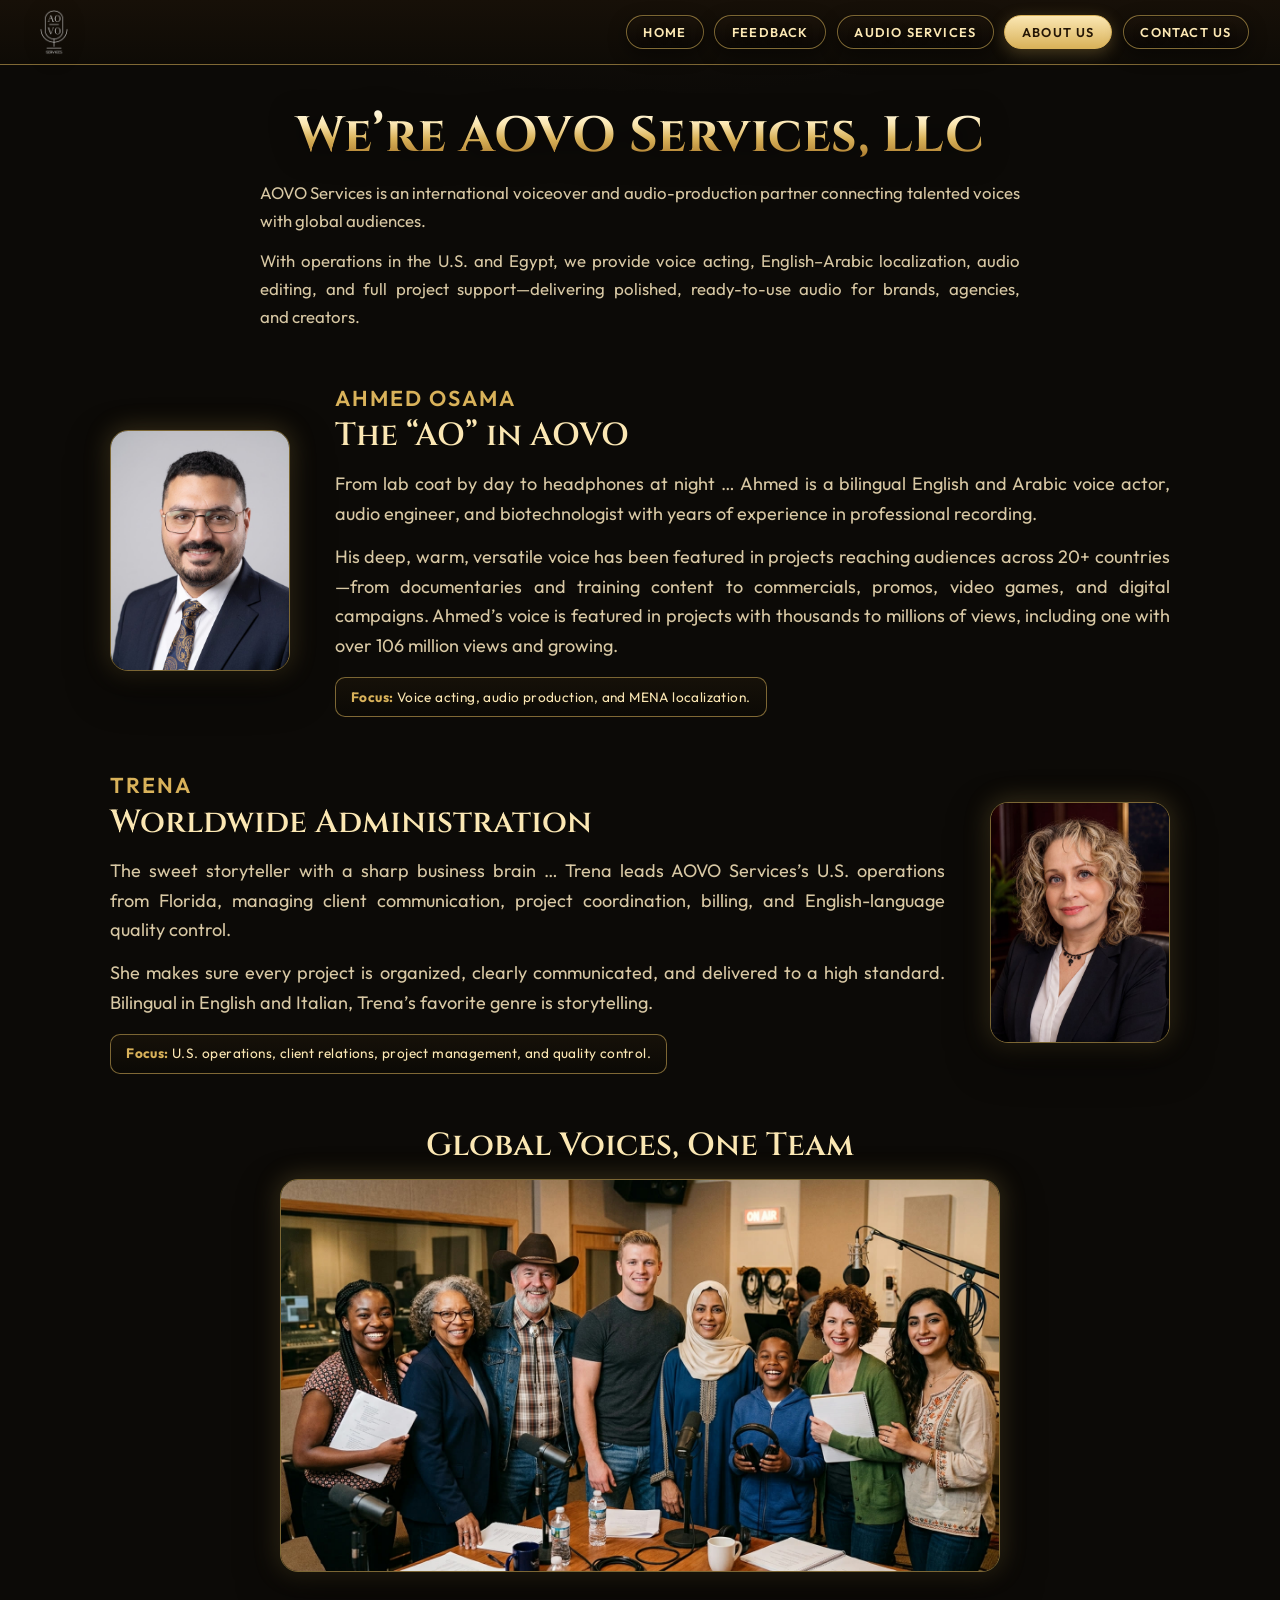
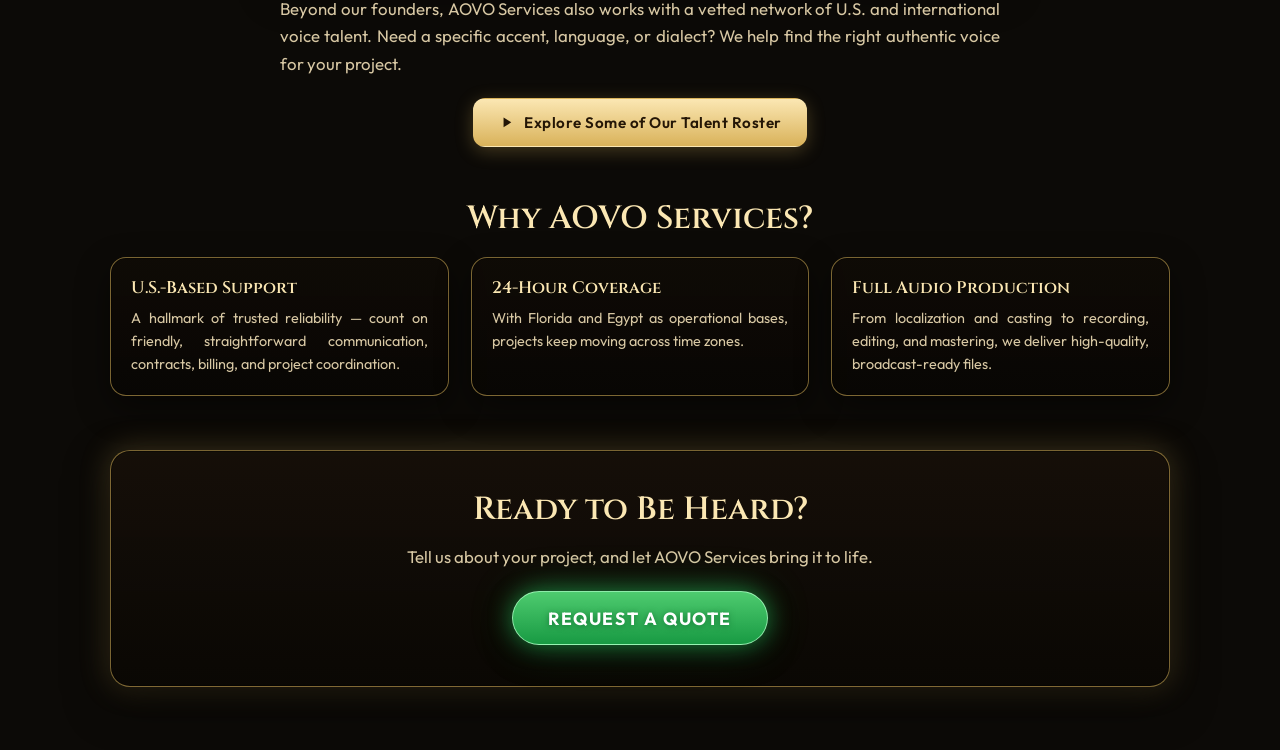
==== about.html @ e25bf050 "Add locked desktop hero logo and refine feedback copy" ====
<!DOCTYPE html>
<html lang="en">
<head>
<meta charset="UTF-8" />
<meta name="viewport" content="width=device-width, initial-scale=1.0" />
<title>About Us — AOVO Services</title>
<link rel="preconnect" href="https://fonts.googleapis.com">
<link rel="preconnect" href="https://fonts.gstatic.com" crossorigin>
<link href="https://fonts.googleapis.com/css2?family=Cinzel:wght@500;600;700&family=Outfit:wght@300;400;500;600&display=swap" rel="stylesheet">
<!-- The ?v= number is a cache-buster — keep it in sync across all pages. -->
<link rel="stylesheet" href="assets/css/style.css?v=13">
</head>
<body>

<!-- ============================================================
     SITE HEADER — shared across all pages: logo on the left, nav
     links on the right. Keep the links identical on every page and
     move the "active" class to whichever page the file belongs to.
     On small screens the links hide behind the hamburger button;
     the toggle logic lives at the top of assets/js/main.js.
     ============================================================ -->
<header class="site-header">
  <a class="site-logo" href="index.html">
    <img src="assets/img/logo-white.png" alt="AOVO Services logo" />
  </a>
  <button class="nav-toggle" id="navToggle" aria-expanded="false" aria-controls="siteNav" aria-label="Menu">
    <svg viewBox="0 0 24 24"><path d="M4 7h16M4 12h16M4 17h16"/></svg>
  </button>
  <nav class="site-nav" id="siteNav" aria-label="Site">
    <a href="index.html">Home</a>
    <a href="feedback.html">Feedback</a>
    <a href="#">Audio Services</a>
    <a href="about.html" class="active">About Us</a>
    <a href="#">Contact Us</a>
  </nav>
</header>

<main class="about-main">

  <!-- ============================================================
       1) INTRO — who AOVO Services is
       ============================================================ -->
  <section class="about-intro">
    <h1>We&rsquo;re AOVO Services, LLC</h1>
    <p>AOVO Services is an international voiceover and audio-production partner
       connecting talented voices with global audiences.</p>
    <p>With operations in the U.S. and Egypt, we provide voice acting,
       English&ndash;Arabic localization, audio editing, and full project
       support&mdash;delivering polished, ready-to-use audio for brands,
       agencies, and creators.</p>
  </section>

  <!-- ============================================================
       2) AHMED — founder bio (photo left, text right on desktop)
       ============================================================ -->
  <section class="bio">
    <div class="bio-photo">
      <img src="assets/img/about-ahmed.jpg" alt="Ahmed Osama, co-founder of AOVO Services" width="1000" height="1340" loading="lazy" />
    </div>
    <div class="bio-text">
      <div class="about-eyebrow">Ahmed Osama</div>
      <h2 class="about-h2">The &ldquo;AO&rdquo; in AOVO</h2>
      <p>From lab coat by day to headphones at night &hellip; Ahmed is a
         bilingual English and Arabic voice actor, audio engineer, and
         biotechnologist with years of experience in professional recording.</p>
      <p>His deep, warm, versatile voice has been featured in projects reaching
         audiences across 20+ countries&mdash;from documentaries and training
         content to commercials, promos, video games, and digital campaigns.
         Ahmed&rsquo;s voice is featured in projects with thousands to millions
         of views, including one with over 106 million views and growing.</p>
      <span class="focus"><strong>Focus:</strong> Voice acting, audio production, and MENA localization.</span>
    </div>
  </section>

  <!-- ============================================================
       3) TRENA — founder bio (photo right, text left on desktop)
       ============================================================ -->
  <section class="bio flip">
    <div class="bio-photo">
      <img src="assets/img/about-trena.jpg" alt="Trena, head of U.S. operations at AOVO Services" width="1000" height="1340" loading="lazy" />
    </div>
    <div class="bio-text">
      <div class="about-eyebrow">Trena</div>
      <h2 class="about-h2">Worldwide Administration</h2>
      <p>The sweet storyteller with a sharp business brain &hellip; Trena leads
         AOVO Services&rsquo;s U.S. operations from Florida, managing client
         communication, project coordination, billing, and English-language
         quality control.</p>
      <p>She makes sure every project is organized, clearly communicated, and
         delivered to a high standard. Bilingual in English and Italian,
         Trena&rsquo;s favorite genre is storytelling.</p>
      <span class="focus"><strong>Focus:</strong> U.S. operations, client relations, project management, and quality control.</span>
    </div>
  </section>

  <!-- ============================================================
       4) GLOBAL VOICES, ONE TEAM — talent network + demo popup.
       The button opens the SAME audio popup as the home page labels;
       data-demo-popup names the manifest slug to play (data/demos.js).
       ============================================================ -->
  <section class="team">
    <h2 class="about-h2">Global Voices, One Team</h2>
    <img src="assets/img/about-team.jpg" alt="A diverse group of voice actors gathered in a recording studio" width="1600" height="872" loading="lazy" />
    <p>Beyond our founders, AOVO Services also works with a vetted network of
       U.S. and international voice talent. Need a specific accent, language,
       or dialect? We help find the right authentic voice for your project.</p>
    <button class="btn-cta" data-demo-popup="intl-voices">
      <svg viewBox="0 0 24 24"><path d="M8 5v14l11-7z"/></svg>
      Explore Some of Our Talent Roster
    </button>
  </section>

  <!-- ============================================================
       5) WHY AOVO SERVICES — three selling points
       ============================================================ -->
  <section class="why">
    <h2 class="about-h2">Why AOVO Services?</h2>
    <div class="why-grid">
      <div class="why-card">
        <h3>U.S.-Based Support</h3>
        <p>A hallmark of trusted reliability &mdash; count on friendly,
           straightforward communication, contracts, billing, and project
           coordination.</p>
      </div>
      <div class="why-card">
        <h3>24-Hour Coverage</h3>
        <p>With Florida and Egypt as operational bases, projects keep moving
           across time zones.</p>
      </div>
      <div class="why-card">
        <h3>Full Audio Production</h3>
        <p>From localization and casting to recording, editing, and mastering,
           we deliver high-quality, broadcast-ready files.</p>
      </div>
    </div>
  </section>

  <!-- ============================================================
       6) READY TO BE HEARD — closing call to action.
       Point the link at contact.html once the Contact page exists
       (Phase 4); until then it goes to "#".
       ============================================================ -->
  <section class="closing">
    <h2 class="about-h2">Ready to Be Heard?</h2>
    <p>Tell us about your project, and let AOVO Services bring it to life.</p>
    <a class="quote-cta-green" href="#">Request a Quote</a>
  </section>

</main>

<!-- ============================================================
     DEMO POPUP — identical markup to index.html so the shared
     main.js drives it unchanged. Opened by the talent-roster
     button above.
     ============================================================ -->
<div class="overlay" id="overlay" role="dialog" aria-modal="true" aria-labelledby="m-title">
  <div class="modal">
    <button class="x" id="closeBtn" aria-label="Close">&times;</button>
    <div class="eyebrow">Sample Demo</div>
    <h2 id="m-title">Service</h2>
    <p class="sub">Listen to a sample demo or download the file — available in English and Arabic.</p>

    <div class="lang-card en">
      <span class="lang-badge">EN</span>
      <span class="name">English</span>
      <button class="btn btn-play" id="play-en"><svg viewBox="0 0 24 24"><path d="M8 5v14l11-7z"/></svg> Play</button>
      <a class="btn btn-dl" id="dl-en" download><svg viewBox="0 0 24 24"><path d="M12 3v10m0 0l4-4m-4 4l-4-4M5 19h14"/></svg> Download</a>
    </div>

    <div class="lang-card ar">
      <span class="lang-badge">AR</span>
      <span class="name">Arabic</span>
      <button class="btn btn-play" id="play-ar"><svg viewBox="0 0 24 24"><path d="M8 5v14l11-7z"/></svg> Play</button>
      <a class="btn btn-dl" id="dl-ar" download><svg viewBox="0 0 24 24"><path d="M12 3v10m0 0l4-4m-4 4l-4-4M5 19h14"/></svg> Download</a>
    </div>

    <div class="nowplaying" id="nowplaying">
      <span id="np-text">Not playing</span>
      <input type="range" class="seek" id="np-seek" min="0" max="100" value="0" step="0.1" aria-label="Seek" disabled>
    </div>
  </div>
</div>

<audio id="player" preload="none"></audio>

<script src="data/demos.js"></script>
<script src="assets/js/main.js"></script>
</body>
</html>
---- assets/css/style.css ----
/* ============================================================
   AOVO SERVICES — interactive voiceover hero — stylesheet
   EDIT AUDIO FILES: see data/demos.json (see README.md).
   EDIT HERO PHOTO: the current photo is assets/img/hero-2.jpg.
   When swapping in a new photo, ALWAYS give it a NEW filename (hero-3.jpg,
   hero-4.jpg, ...) and update the .stage-photo src in index.html — browsers
   and CDNs cache images hard, and reusing a filename is the usual reason a
   "replaced" photo still shows the old (often blurrier) one on phones.
   ============================================================ */
:root{
  --ink:        #0c0a07;
  --ink-2:      #14100a;
  --gold-hi:    #fbe7b3;
  --gold:       #d9b25a;
  --gold-deep:  #a9772a;
  --gold-line:  rgba(216,178,90,.55);
  --gold-glow:  rgba(216,178,90,.28);
  --panel:      rgba(18,13,8,.62);
  --panel-2:    rgba(24,17,9,.86);
  --txt:        #f4ecdc;
  --txt-dim:    #d8c8a4;
  --serif: "Cinzel", "Trajan Pro", Georgia, "Times New Roman", serif;
  --sans:  "Outfit", "Segoe UI", system-ui, sans-serif;
}

*{ box-sizing:border-box; margin:0; padding:0; }
html{ -webkit-text-size-adjust:100%; }
body{
  font-family:var(--sans);
  color:var(--txt);
  background:
    radial-gradient(1200px 600px at 50% -10%, #241a0e 0%, var(--ink) 55%) ,
    var(--ink);
  min-height:100vh;
  -webkit-font-smoothing:antialiased;
}

/* ---------- HERO ----------
   Layout note: the title block (.brand) sits in normal document flow ABOVE
   the photo, not on top of it. An earlier version overlaid the title on the
   photo with hand-tuned absolute coordinates, and at most window sizes the
   text landed on the subject's face; keeping the text in its own band makes
   that impossible at any width. Only the side label columns and the quote
   button overlay the photo (via .stage-wrap), and they hug the edges. */
.hero{ position:relative; width:100%; }

/* positioning context for the label columns and quote button: its height
   is exactly the photo box's height, so anything absolutely positioned in
   here is pinned to the photo itself */
.stage-wrap{ position:relative; }

.stage{
  position:relative;
  width:100%;
  /* wider than the photo's native 16:9 so the box stays SHORT: together
     with the title band above it, the hero fits a laptop screen with
     little scrolling. The crop trims dark wall and desk, not the person.
     On screens with less height the max-height tightens the crop further
     so header + title band + photo fit the viewport in one screen. */
  aspect-ratio:21/9;
  max-height:calc(100vh - 260px);
  min-height:420px;
  background:var(--ink);
  overflow:hidden;
}
/* real <img> instead of a CSS background-image: mobile Safari/Chrome can
   rasterize a large background-image at reduced resolution when its element
   sits in a GPU-composited layer (.stage does, next to the backdrop-filter
   elements above it) — that's what was reading as blur on phones. An <img>
   goes through the browser's normal image decode/paint path instead. */
.stage-photo{
  position:absolute; inset:0; z-index:0;
  width:100%; height:100%;
  /* the wide desktop box crops the 16:9 photo vertically; 36% keeps the
     subject framed with headroom above and the chin clear of the quote
     button below. Mobile overrides this — see the 860px breakpoint. */
  object-fit:cover; object-position:center 36%;
  display:block;
}
/* atmosphere: darken edges + warm vignette so gold pops over photo */
.stage::before{
  content:""; position:absolute; inset:0; z-index:1;
  background:
    linear-gradient(90deg, rgba(8,6,3,.85) 0%, rgba(8,6,3,.10) 26%, rgba(8,6,3,0) 50%, rgba(8,6,3,.10) 74%, rgba(8,6,3,.85) 100%),
    linear-gradient(180deg, rgba(8,6,3,.78) 0%, rgba(8,6,3,0) 28%, rgba(8,6,3,0) 58%, rgba(8,6,3,.88) 100%);
  pointer-events:none;
}
/* fine grain for texture */
.stage::after{
  content:""; position:absolute; inset:0; z-index:2; pointer-events:none; opacity:.05; mix-blend-mode:overlay;
  background-image:url("data:image/svg+xml,%3Csvg xmlns='http://www.w3.org/2000/svg' width='120' height='120'%3E%3Cfilter id='n'%3E%3CfeTurbulence type='fractalNoise' baseFrequency='.9' numOctaves='2'/%3E%3C/filter%3E%3Crect width='100%25' height='100%25' filter='url(%23n)'/%3E%3C/svg%3E");
}

/* ---------- BRAND BLOCK ----------
   A centred band in normal flow between the header and the photo. The page
   background shows through it, and the photo's top vignette fades up into
   the same darkness, so band and photo read as one piece. On desktop, the
   logo and title are one flex lockup: centring and responsive sizing apply
   to the pair, so the logo cannot drift away from the title. */
.brand{
  text-align:center; width:min(92%,960px); margin:0 auto;
  padding:clamp(10px,1.8vh,22px) 0 clamp(8px,1.4vh,16px);
  animation:fadeDown .9s ease both;
}
.brand-lockup{
  display:flex; align-items:center; justify-content:center;
  gap:clamp(14px,1.8vw,28px);
}
.brand-logo{
  display:block; flex:0 0 auto;
  width:clamp(84px,8.5vw,136px); height:auto;
  filter:drop-shadow(0 4px 14px rgba(0,0,0,.55));
}
.brand h1{
  font-family:var(--serif); font-weight:700;
  font-size:clamp(2.3rem,7.2vw,5.3rem); line-height:.98; letter-spacing:.5px;
  background:linear-gradient(180deg,#fff6da 4%,var(--gold-hi) 26%,var(--gold) 54%,var(--gold-deep) 92%);
  -webkit-background-clip:text; background-clip:text; color:transparent;
  text-shadow:0 2px 30px var(--gold-glow);
  filter:drop-shadow(0 4px 14px rgba(0,0,0,.55));
}
.pill{
  display:inline-flex; align-items:center; gap:.55rem;
  margin-top:clamp(8px,1.4vh,16px); padding:.5rem 1.25rem;
  border:1px solid var(--gold-line); border-radius:999px;
  background:linear-gradient(180deg,rgba(28,20,10,.55),rgba(12,9,5,.65));
  box-shadow:0 0 0 1px rgba(0,0,0,.3) inset, 0 6px 24px rgba(0,0,0,.45);
  color:var(--gold-hi); font-weight:500; letter-spacing:.6px;
  font-size:clamp(.78rem,1.9vw,1.18rem); backdrop-filter:blur(4px);
}
.pill svg{ width:1.05em; height:1.05em; fill:var(--gold); }
.brand .cta{
  margin-top:clamp(6px,1.2vh,14px); color:var(--txt);
  font-size:clamp(.74rem,1.6vw,1.02rem); letter-spacing:.3px; opacity:.95;
  text-shadow:0 1px 8px rgba(0,0,0,.8);
}

/* ---------- LABEL COLUMNS ----------
   Pinned to the photo box (.stage-wrap), hugging its left and right edges;
   the % offsets are fractions of the photo's height, so the columns keep
   their place on the photo at every window size. */
.col{
  position:absolute; top:5%; bottom:12%;
  display:flex; flex-direction:column; justify-content:space-between;
  z-index:5; gap:.4rem;
}
.col-left{  left:clamp(10px,2.4vw,42px);  align-items:flex-start; }
.col-right{ right:clamp(10px,2.4vw,42px); align-items:flex-end;   }

.label{
  position:relative; cursor:pointer; font-family:var(--sans);
  width:clamp(168px,15vw,230px); min-height:clamp(40px,5.2vw,58px);
  display:flex; align-items:center; gap:.6rem;
  padding:.65rem 1rem; border-radius:12px;
  border:1px solid var(--gold-line);
  background:linear-gradient(180deg,rgba(30,21,11,.72),rgba(10,7,4,.82));
  box-shadow:0 0 0 1px rgba(0,0,0,.35) inset, 0 8px 22px rgba(0,0,0,.45), 0 0 18px rgba(0,0,0,.25);
  color:var(--gold-hi); letter-spacing:.7px; font-weight:600;
  font-size:clamp(.66rem,1.18vw,.92rem); text-transform:uppercase;
  backdrop-filter:blur(3px);
  transition:transform .22s ease, box-shadow .22s ease, border-color .22s ease, background .22s ease;
  opacity:0; animation:popIn .6s ease forwards;
}
.col-left  .label{ text-align:left;  justify-content:flex-start; }
.col-right .label{ text-align:right; justify-content:flex-end; flex-direction:row-reverse; }

.label .txt{ flex:1; line-height:1.15; }
.label .cur{ width:1.35em; height:1.35em; flex:0 0 auto; fill:var(--gold); filter:drop-shadow(0 0 4px var(--gold-glow)); }

.label:hover, .label:focus-visible{
  transform:translateY(-3px) scale(1.02);
  border-color:var(--gold-hi);
  background:linear-gradient(180deg,rgba(52,37,16,.85),rgba(20,14,7,.9));
  box-shadow:0 0 0 1px rgba(0,0,0,.4) inset, 0 12px 30px rgba(0,0,0,.55), 0 0 26px var(--gold-glow);
  outline:none;
}
.label:active{ transform:translateY(-1px) scale(.99); }

/* connector line toward the center figure (desktop only) */
.label::after{
  content:""; position:absolute; top:50%; height:1px; width:clamp(28px,4vw,80px);
  background:linear-gradient(90deg,var(--gold-line),rgba(216,178,90,0));
  box-shadow:0 0 6px var(--gold-glow);
}
.col-left  .label::after{ left:100%; }
.col-right .label::after{ right:100%; background:linear-gradient(270deg,var(--gold-line),rgba(216,178,90,0)); }
.label::before{ /* node dot at button inner edge */
  content:""; position:absolute; top:50%; transform:translateY(-50%);
  width:6px; height:6px; border-radius:50%; background:var(--gold);
  box-shadow:0 0 8px var(--gold);
}
.col-left  .label::before{ right:-3px; }
.col-right .label::before{ left:-3px; }

/* staggered entrance */
.col-left  .label:nth-child(1){animation-delay:.20s}.col-left  .label:nth-child(2){animation-delay:.28s}
.col-left  .label:nth-child(3){animation-delay:.36s}.col-left  .label:nth-child(4){animation-delay:.44s}
.col-left  .label:nth-child(5){animation-delay:.52s}.col-left  .label:nth-child(6){animation-delay:.60s}
.col-right .label:nth-child(1){animation-delay:.24s}.col-right .label:nth-child(2){animation-delay:.32s}
.col-right .label:nth-child(3){animation-delay:.40s}.col-right .label:nth-child(4){animation-delay:.48s}
.col-right .label:nth-child(5){animation-delay:.56s}.col-right .label:nth-child(6){animation-delay:.64s}

/* ---------- REQUEST A QUOTE CALL-TO-ACTION ----------
   Replaces the old feature bar at the bottom of the hero. Deliberately
   orange — the one element that breaks the gold palette, so it reads as
   THE action to take. The glow pulses gently (disabled for users with
   reduced-motion enabled, via the global rule in the animations section). */
.quote-cta{
  position:absolute; left:50%; transform:translateX(-50%);
  bottom:4.5%; z-index:6;
  display:inline-flex; align-items:center; justify-content:center;
  padding:clamp(.8rem,1.1vw,1.2rem) clamp(1.8rem,2.8vw,3.2rem);
  border-radius:999px; text-decoration:none; text-transform:uppercase;
  font-family:var(--sans); font-weight:700; letter-spacing:1.6px;
  font-size:clamp(.9rem,1.25vw,1.3rem); color:#fff; white-space:nowrap;
  background:linear-gradient(180deg,#ff9d45,#f0640a);
  border:1px solid rgba(255,196,130,.8);
  box-shadow:0 0 22px rgba(255,122,26,.55), 0 0 44px rgba(255,122,26,.28), 0 10px 28px rgba(0,0,0,.5);
  text-shadow:0 1px 6px rgba(120,45,0,.6);
  animation:fadeUp 1s ease .3s both, ctaGlow 2.6s ease-in-out 1.3s infinite;
  transition:filter .2s ease;
}
.quote-cta:hover, .quote-cta:focus-visible{ filter:brightness(1.12); outline:none; }
@keyframes ctaGlow{
  0%,100%{ box-shadow:0 0 22px rgba(255,122,26,.55), 0 0 44px rgba(255,122,26,.28), 0 10px 28px rgba(0,0,0,.5); }
  50%    { box-shadow:0 0 36px rgba(255,122,26,.9),  0 0 72px rgba(255,122,26,.45), 0 10px 28px rgba(0,0,0,.5); }
}

/* Green variant for the About page's closing section. Unlike the home
   hero's orange .quote-cta it sits in normal flow (the closing card is
   already centred), so it needs no absolute positioning. */
.quote-cta-green{
  display:inline-flex; align-items:center; justify-content:center;
  padding:.9rem 2.2rem; border-radius:999px;
  text-decoration:none; text-transform:uppercase;
  font-family:var(--sans); font-weight:700; letter-spacing:1.6px;
  font-size:clamp(.9rem,1.4vw,1.1rem); color:#fff; white-space:nowrap;
  background:linear-gradient(180deg,#4ecb6f,#189a43);
  border:1px solid rgba(170,255,195,.8);
  box-shadow:0 0 22px rgba(40,190,90,.55), 0 0 44px rgba(40,190,90,.28), 0 10px 28px rgba(0,0,0,.5);
  text-shadow:0 1px 6px rgba(0,80,30,.6);
  animation:ctaGlowGreen 2.6s ease-in-out infinite;
  transition:filter .2s ease;
}
.quote-cta-green:hover, .quote-cta-green:focus-visible{ filter:brightness(1.12); outline:none; }
@keyframes ctaGlowGreen{
  0%,100%{ box-shadow:0 0 22px rgba(40,190,90,.55), 0 0 44px rgba(40,190,90,.28), 0 10px 28px rgba(0,0,0,.5); }
  50%    { box-shadow:0 0 36px rgba(40,190,90,.9),  0 0 72px rgba(40,190,90,.45), 0 10px 28px rgba(0,0,0,.5); }
}

/* ---------- MODAL ---------- */
.overlay{
  position:fixed; inset:0; z-index:50; display:none;
  align-items:center; justify-content:center; padding:18px;
  background:radial-gradient(900px 600px at 50% 30%, rgba(40,28,12,.55), rgba(4,3,1,.86));
  backdrop-filter:blur(6px);
}
.overlay.open{ display:flex; animation:fadeIn .25s ease; }
.modal{
  width:min(540px,100%); border-radius:20px; position:relative;
  border:1px solid var(--gold-line);
  background:linear-gradient(180deg,var(--panel-2),rgba(10,7,4,.95));
  box-shadow:0 0 0 1px rgba(0,0,0,.5) inset, 0 30px 80px rgba(0,0,0,.7), 0 0 40px var(--gold-glow);
  padding:clamp(20px,4vw,32px); animation:popIn .3s ease both;
}
.modal .x{
  position:absolute; top:14px; right:14px; width:36px; height:36px; border-radius:50%;
  border:1px solid var(--gold-line); background:rgba(0,0,0,.4); color:var(--gold-hi);
  font-size:1.1rem; cursor:pointer; line-height:1; transition:.2s;
}
.modal .x:hover{ background:var(--gold); color:#1a1206; transform:rotate(90deg); }
.modal .eyebrow{ color:var(--gold); letter-spacing:2px; font-size:.7rem; text-transform:uppercase; }
.modal h2{ font-family:var(--serif); font-weight:600; color:var(--gold-hi); font-size:clamp(1.4rem,4vw,2rem); margin:.25rem 0 .15rem; line-height:1.1; }
.modal p.sub{ color:var(--txt-dim); font-size:.92rem; margin-bottom:1.25rem; }

.lang-card{
  border:1px solid rgba(216,178,90,.32); border-radius:14px; padding:1rem 1.1rem;
  background:linear-gradient(180deg,rgba(30,21,11,.6),rgba(12,9,5,.6));
  margin-bottom:.85rem; display:flex; align-items:center; gap:.75rem; flex-wrap:wrap;
}
.lang-badge{
  display:inline-flex; align-items:center; justify-content:center;
  min-width:2.5em; padding:.3em .5em; border-radius:7px;
  font-family:var(--sans); font-weight:700; font-size:.78rem; letter-spacing:.6px;
  color:#1a1206; line-height:1;
}
.lang-card.en .lang-badge{ background:linear-gradient(180deg,var(--gold-hi),var(--gold)); }
.lang-card.ar .lang-badge{ background:linear-gradient(180deg,#e7d6ab,var(--gold-deep)); }
.lang-card .name{ font-weight:600; color:var(--gold-hi); letter-spacing:.5px; flex:1; min-width:90px; }
.btn{
  display:inline-flex; align-items:center; gap:.5rem; cursor:pointer;
  border-radius:10px; padding:.6rem .95rem; font-family:var(--sans); font-weight:600;
  font-size:.85rem; letter-spacing:.4px; transition:.2s; white-space:nowrap; border:1px solid transparent;
}
.btn svg{ width:1.05em; height:1.05em; fill:currentColor; }
.btn-play{ background:linear-gradient(180deg,var(--gold-hi),var(--gold)); color:#241606; box-shadow:0 4px 14px var(--gold-glow); }
.btn-play:hover{ filter:brightness(1.08); transform:translateY(-1px); }
.btn-play.playing{ background:linear-gradient(180deg,#f0d9a0,var(--gold-deep)); color:#1a1206; }
.btn-dl{ background:rgba(0,0,0,.35); color:var(--gold-hi); border-color:var(--gold-line); text-decoration:none; }
.btn-dl:hover{ background:var(--gold); color:#241606; border-color:var(--gold); transform:translateY(-1px); }

.nowplaying{
  margin-top:.4rem; font-size:.8rem; color:var(--txt-dim);
  display:flex; align-items:center; gap:.5rem; min-height:1.1rem;
}
/* seekable progress bar — native range input styled to match the gold theme */
.seek{
  flex:1; -webkit-appearance:none; appearance:none;
  height:4px; border-radius:4px; background:rgba(216,178,90,.18);
  outline:none; cursor:pointer;
}
.seek:disabled{ cursor:default; opacity:.6; }
.seek::-webkit-slider-runnable-track{ height:4px; border-radius:4px; background:transparent; }
.seek::-moz-range-track{ height:4px; border-radius:4px; background:rgba(216,178,90,.18); }
.seek::-moz-range-progress{ height:4px; border-radius:4px; background:linear-gradient(90deg,var(--gold),var(--gold-hi)); }
.seek::-webkit-slider-thumb{
  -webkit-appearance:none; appearance:none;
  width:13px; height:13px; margin-top:-4.5px; border-radius:50%;
  background:var(--gold-hi); box-shadow:0 0 0 3px rgba(0,0,0,.4), 0 0 8px var(--gold-glow);
}
.seek::-moz-range-thumb{
  width:13px; height:13px; border:none; border-radius:50%;
  background:var(--gold-hi); box-shadow:0 0 0 3px rgba(0,0,0,.4), 0 0 8px var(--gold-glow);
}

/* ---------- SITE HEADER (shared across all pages) ----------
   A normal-height header row at the top of every page: logo on the left,
   nav links on the right. Add a link in every page's <nav class="site-nav">
   when a new page goes live; mark the current page's link with
   class="active". Below 920px the links hide behind the hamburger button
   (.nav-toggle) and drop down as a stacked column when it is tapped —
   the few lines of toggle logic live at the top of assets/js/main.js. */
.site-header{
  display:flex; align-items:center; justify-content:space-between;
  gap:1rem; padding:.55rem clamp(14px,2.4vw,32px);
  background:linear-gradient(180deg,#171008,#0e0b06);
  border-bottom:1px solid var(--gold-line);
  position:relative; z-index:10;
}
.site-logo{ display:block; flex:0 0 auto; }
.site-logo img{
  display:block; height:46px; width:auto;
  filter:drop-shadow(0 2px 10px rgba(0,0,0,.6));
}
.site-nav{
  display:flex; flex-wrap:wrap; justify-content:flex-end;
  gap:clamp(.4rem,.8vw,.7rem);
}
/* hamburger button — hidden on desktop, shown by the 920px media query */
.nav-toggle{
  display:none; align-items:center; justify-content:center;
  width:44px; height:44px; border-radius:12px; cursor:pointer;
  border:1px solid var(--gold-line); color:var(--gold-hi);
  background:linear-gradient(180deg,rgba(30,21,11,.72),rgba(10,7,4,.82));
  transition:.2s;
}
.nav-toggle svg{ width:22px; height:22px; fill:none; stroke:currentColor; stroke-width:2; stroke-linecap:round; }
.nav-toggle:hover, .nav-toggle:focus-visible{ border-color:var(--gold-hi); outline:none; }
/* every tab is a visible gold-bordered pill (not just on hover), matching
   the label chips elsewhere on the page */
.site-nav a{
  color:var(--gold-hi); text-decoration:none; text-transform:uppercase;
  font-weight:600; letter-spacing:1.2px; font-size:clamp(.7rem,1vw,.88rem);
  padding:.5rem 1.05rem; border-radius:999px;
  border:1px solid var(--gold-line);
  background:linear-gradient(180deg,rgba(30,21,11,.72),rgba(10,7,4,.82));
  box-shadow:0 0 0 1px rgba(0,0,0,.35) inset, 0 6px 18px rgba(0,0,0,.45);
  transition:.2s; text-shadow:0 1px 6px rgba(0,0,0,.7);
}
.site-nav a:hover, .site-nav a:focus-visible{
  border-color:var(--gold-hi); transform:translateY(-2px);
  background:linear-gradient(180deg,rgba(52,37,16,.85),rgba(20,14,7,.9));
  box-shadow:0 0 0 1px rgba(0,0,0,.4) inset, 0 10px 26px rgba(0,0,0,.55), 0 0 22px var(--gold-glow);
  outline:none;
}
/* current page: solid gold fill so it clearly stands apart */
.site-nav a.active{
  border-color:var(--gold);
  background:linear-gradient(180deg,var(--gold-hi),var(--gold));
  color:#241606; text-shadow:none;
  box-shadow:0 4px 16px var(--gold-glow);
}
/* small screens: hide the link row behind the hamburger; tapping it drops
   the links down as a full-width stacked column under the logo row */
@media (max-width:920px){
  .nav-toggle{ display:flex; }
  .site-nav{ display:none; flex-basis:100%; flex-direction:column; align-items:stretch; padding:.4rem 0 .3rem; }
  .site-nav.open{ display:flex; }
  .site-nav a{ text-align:center; }
  .site-header{ flex-wrap:wrap; }
}

/* ---------- ABOUT PAGE ---------- */
.about-main{ width:min(94%,1060px); margin:0 auto; padding:clamp(28px,5vh,64px) 0 clamp(40px,7vh,90px); }

/* intro */
.about-intro{ text-align:center; margin-bottom:clamp(36px,6vh,72px); }
.about-intro h1{
  font-family:var(--serif); font-weight:700; line-height:1.08;
  font-size:clamp(1.7rem,4.6vw,3.1rem); letter-spacing:.5px;
  background:linear-gradient(180deg,#fff6da 4%,var(--gold-hi) 26%,var(--gold) 54%,var(--gold-deep) 92%);
  -webkit-background-clip:text; background-clip:text; color:transparent;
  filter:drop-shadow(0 4px 14px rgba(0,0,0,.55));
  margin-bottom:1rem;
}
.about-intro p{ color:var(--txt-dim); max-width:760px; margin:0 auto .8rem; line-height:1.65; font-size:clamp(.92rem,1.6vw,1.05rem); }

/* section headings (Cinzel + gold, smaller than the intro title) */
.about-eyebrow{ color:var(--gold); letter-spacing:2.5px; font-size:.72rem; text-transform:uppercase; font-weight:600; margin-bottom:.35rem; }
.about-h2{
  font-family:var(--serif); font-weight:600; color:var(--gold-hi);
  font-size:clamp(1.35rem,3vw,2rem); line-height:1.15; margin-bottom:.9rem;
}

/* founder bios: photo + text side by side, photo side alternates.
   The photo column is roughly half its original 340px width (client
   request) and centres vertically against the text block. */
.bio{
  display:grid; grid-template-columns:minmax(140px,180px) 1fr;
  gap:clamp(20px,3.5vw,48px); align-items:center;
  margin-bottom:clamp(36px,6vh,72px);
}
.bio.flip{ grid-template-columns:1fr minmax(140px,180px); }
.bio.flip .bio-photo{ order:2; }
.bio-photo img{
  display:block; width:100%; height:auto; border-radius:18px;
  border:1px solid var(--gold-line);
  box-shadow:0 0 0 1px rgba(0,0,0,.4) inset, 0 16px 40px rgba(0,0,0,.5), 0 0 26px var(--gold-glow);
}
/* the founders' names get a larger, more prominent treatment than the
   generic eyebrow used elsewhere */
.bio .about-eyebrow{ font-size:clamp(1rem,1.8vw,1.35rem); letter-spacing:2px; }
.bio-text p{ color:var(--txt-dim); line-height:1.65; margin-bottom:.8rem; font-size:clamp(1rem,1.7vw,1.13rem); }
.bio-text .focus{
  display:inline-block; margin-top:.2rem; padding:.55rem .95rem;
  border:1px solid var(--gold-line); border-radius:10px;
  background:linear-gradient(180deg,rgba(30,21,11,.6),rgba(12,9,5,.6));
  color:var(--gold-hi); font-size:.85rem; letter-spacing:.4px; line-height:1.5;
}
.bio-text .focus strong{ color:var(--gold); }

/* team / global voices */
.team{ text-align:center; margin-bottom:clamp(36px,6vh,72px); }
.team img{
  /* capped at the same 720px measure as the paragraph below it, so the
     photo and text read as one column instead of a full-bleed banner */
  display:block; width:100%; max-width:720px; height:auto;
  border-radius:18px; margin:0 auto 1.4rem;
  border:1px solid var(--gold-line);
  box-shadow:0 0 0 1px rgba(0,0,0,.4) inset, 0 16px 40px rgba(0,0,0,.5), 0 0 26px var(--gold-glow);
}
.team p{ color:var(--txt-dim); max-width:720px; margin:0 auto 1.3rem; line-height:1.65; font-size:clamp(.92rem,1.6vw,1.05rem); }

/* gold call-to-action buttons (shared look with the popup's Play button) */
.btn-cta{
  display:inline-flex; align-items:center; gap:.55rem; cursor:pointer;
  border:1px solid transparent; border-radius:12px; padding:.85rem 1.5rem;
  font-family:var(--sans); font-weight:600; font-size:.95rem; letter-spacing:.5px;
  background:linear-gradient(180deg,var(--gold-hi),var(--gold)); color:#241606;
  box-shadow:0 4px 18px var(--gold-glow); transition:.2s;
}
.btn-cta svg{ width:1.1em; height:1.1em; fill:currentColor; }
.btn-cta:hover:not(:disabled){ filter:brightness(1.08); transform:translateY(-1px); }
.btn-cta:disabled{ opacity:.55; cursor:default; }

/* why AOVO: three feature cards */
.why{ margin-bottom:clamp(36px,6vh,72px); text-align:center; }
.why-grid{ display:grid; grid-template-columns:repeat(3,1fr); gap:clamp(12px,1.8vw,22px); margin-top:1.2rem; text-align:left; }
.why-card{
  border:1px solid var(--gold-line); border-radius:16px; padding:1.2rem 1.25rem;
  background:linear-gradient(180deg,rgba(16,11,6,.78),rgba(8,6,3,.86));
  box-shadow:0 0 0 1px rgba(0,0,0,.4) inset, 0 12px 34px rgba(0,0,0,.45);
}
.why-card h3{ font-family:var(--serif); font-weight:600; color:var(--gold-hi); font-size:1.05rem; margin-bottom:.5rem; }
.why-card p{ color:var(--txt-dim); line-height:1.6; font-size:.9rem; }

/* closing call-to-action */
.closing{
  text-align:center; padding:clamp(26px,4.5vh,48px) clamp(18px,3vw,40px);
  border:1px solid var(--gold-line); border-radius:20px;
  background:linear-gradient(180deg,rgba(24,17,9,.8),rgba(10,7,4,.9));
  box-shadow:0 0 0 1px rgba(0,0,0,.4) inset, 0 16px 44px rgba(0,0,0,.5), 0 0 30px var(--gold-glow);
}
.closing p{ color:var(--txt-dim); max-width:640px; margin:0 auto 1.3rem; line-height:1.65; font-size:clamp(.92rem,1.6vw,1.05rem); }
.closing .note{ font-size:.78rem; opacity:.75; margin:.8rem auto 0; }

/* Desktop only: fully justify the About page's running text so paragraphs
   don't trail off into 1–4 word orphan lines. text-wrap:pretty additionally
   lets newer browsers rebalance breaks to avoid a short last line entirely.
   The narrow mobile column (≤720px) already wraps evenly, so it keeps the
   default alignment. The closing "Ready to Be Heard?" card is excluded:
   its short description stays centred like the rest of that card. */
@media (min-width:721px){
  .about-intro p, .bio-text p, .team p, .why-card p{
    text-align:justify; text-wrap:pretty;
  }
}

/* about page on phones */
@media (max-width:720px){
  .bio, .bio.flip{ grid-template-columns:1fr; }
  .bio.flip .bio-photo{ order:0; }
  .bio-photo{ max-width:200px; margin:0 auto; }
  .why-grid{ grid-template-columns:1fr; }
}

/* ---------- FEEDBACK PAGE — testimonial slider ----------
   Pure CSS/JS carousel (no libraries): the track is a flex row of
   full-width slides, moved with translateX by the small script at the
   bottom of feedback.html. Auto-cycles; pauses on hover/keyboard focus. */
.feedback-main{ width:min(94%,900px); margin:0 auto; padding:clamp(28px,5vh,64px) 0 clamp(40px,7vh,90px); }
.feedback-intro{ text-align:center; margin-bottom:clamp(28px,4.5vh,52px); }
.feedback-intro h1{
  font-family:var(--serif); font-weight:700; line-height:1.08;
  font-size:clamp(1.7rem,4.6vw,3.1rem); letter-spacing:.5px;
  background:linear-gradient(180deg,#fff6da 4%,var(--gold-hi) 26%,var(--gold) 54%,var(--gold-deep) 92%);
  -webkit-background-clip:text; background-clip:text; color:transparent;
  filter:drop-shadow(0 4px 14px rgba(0,0,0,.55));
  margin-bottom:.8rem;
}
.feedback-intro p{ color:var(--txt-dim); max-width:640px; margin:0 auto; line-height:1.65; font-size:clamp(.92rem,1.6vw,1.05rem); }

.slider{ position:relative; }
.slider-window{ overflow:hidden; border-radius:20px; }
.slider-track{ display:flex; transition:transform .6s ease; }
.review-slide{ flex:0 0 100%; min-width:100%; padding:6px; display:flex; }

.review-card{
  position:relative; width:100%; text-align:center;
  padding:clamp(28px,5vh,52px) clamp(20px,5vw,64px) clamp(24px,4vh,40px);
  border:1px solid var(--gold-line); border-radius:20px;
  background:linear-gradient(180deg,var(--panel-2),rgba(10,7,4,.95));
  box-shadow:0 0 0 1px rgba(0,0,0,.5) inset, 0 20px 50px rgba(0,0,0,.55), 0 0 34px var(--gold-glow);
  display:flex; flex-direction:column; align-items:center; justify-content:center;
}
/* oversized decorative opening quote behind the card content */
.review-card::before{
  content:"\201C"; position:absolute; top:-.05em; left:.15em;
  font-family:var(--serif); font-size:clamp(5rem,12vw,8rem); line-height:1;
  color:var(--gold); opacity:.14; pointer-events:none;
}
.review-card .stars{ display:flex; gap:.3rem; margin-bottom:1.1rem; }
.review-card .stars svg{ width:clamp(18px,2.4vw,24px); height:clamp(18px,2.4vw,24px); fill:var(--gold); filter:drop-shadow(0 0 6px var(--gold-glow)); }
.review-card blockquote{
  color:var(--txt); line-height:1.7; font-weight:300;
  font-size:clamp(.94rem,1.7vw,1.12rem); max-width:660px; margin:0 0 1.2rem;
}
.review-card figcaption{
  color:var(--gold-hi); font-weight:600; letter-spacing:1.6px;
  text-transform:uppercase; font-size:.74rem;
}
.review-card figcaption::before{
  content:""; display:block; width:44px; height:1px; margin:0 auto .7rem;
  background:linear-gradient(90deg,transparent,var(--gold),transparent);
}

/* prev / next arrows — echo the popup's circular close button */
.slider-arrow{
  position:absolute; top:50%; transform:translateY(-50%); z-index:2;
  width:42px; height:42px; border-radius:50%; cursor:pointer;
  border:1px solid var(--gold-line); background:rgba(0,0,0,.45); color:var(--gold-hi);
  display:flex; align-items:center; justify-content:center; transition:.2s;
}
.slider-arrow svg{ width:18px; height:18px; fill:none; stroke:currentColor; stroke-width:2.2; stroke-linecap:round; stroke-linejoin:round; }
.slider-arrow:hover, .slider-arrow:focus-visible{ background:var(--gold); color:#1a1206; border-color:var(--gold); outline:none; }
.slider-arrow.prev{ left:-21px; }
.slider-arrow.next{ right:-21px; }

/* progress dots */
.slider-dots{ display:flex; justify-content:center; gap:.55rem; margin-top:1.2rem; }
.slider-dots button{
  width:9px; height:9px; border-radius:50%; cursor:pointer; padding:0;
  border:1px solid var(--gold-line); background:transparent; transition:.2s;
}
.slider-dots button.active{ background:var(--gold); box-shadow:0 0 8px var(--gold-glow); }

/* centred quote button under the slider (shares .quote-cta-green) */
.feedback-cta{ text-align:center; margin-top:clamp(28px,4.5vh,52px); }

@media (max-width:720px){
  .slider-arrow.prev{ left:6px; }
  .slider-arrow.next{ right:6px; }
  .review-card{ padding-left:56px; padding-right:56px; }
}

/* ---------- ANIMATIONS ---------- */
@keyframes popIn{ from{opacity:0; transform:translateY(10px) scale(.97)} to{opacity:1; transform:none} }
@keyframes fadeDown{ from{opacity:0; transform:translateY(-14px)} to{opacity:1; transform:none} }
@keyframes fadeUp{ from{opacity:0; transform:translate(-50%,14px)} to{opacity:1; transform:translate(-50%,0)} }
@keyframes fadeIn{ from{opacity:0} to{opacity:1} }
@media (prefers-reduced-motion:reduce){ *{animation:none!important; transition:none!important} }

/* ---------- RESPONSIVE / MOBILE ----------
   The page order (title band, then photo, then labels, then quote button)
   is the same as on desktop, so this block only swaps the photo crop, drops
   the label columns below the photo as a grid, and turns off the effects
   that blurred the photo on phones (see the note further down). */
@media (max-width:860px){
  .hero{ background:linear-gradient(180deg,#171008,#0c0a07); width:100%; overflow:hidden; }
  /* the labels and quote button leave the photo and join the normal flow,
     so their container stacks its children instead of pinning them */
  .stage-wrap{ display:flex; flex-direction:column; }
  /* moderate crop (see the tighter override below for narrow phones).
     Inside this breakpoint the <picture> in index.html serves
     hero-2-mobile.jpg — a 1600x1360 portrait crop of the same photo,
     matching this box's 4/3.4 shape. It is sized at/below the ~1600px cap
     of Hostinger's CDN image optimizer, so the CDN passes it through
     untouched instead of shrinking it (shrink-then-stretch is what made
     the photo look blurry on phones). */
  /* the height caps are a desktop fit-the-viewport measure; the stacked
     phone layout scrolls naturally, so the crop ratio alone rules here */
  .stage{ aspect-ratio:4/3.4; max-height:none; min-height:0; }
  .stage-photo{ object-position:center 20%; }

  /* ---- THE MOBILE BLUR FIX ----------------------------------------------
     This is what actually caused the photo to look soft on Android phones
     while looking perfectly sharp on desktop Chrome. It was never the image
     file or its resolution — the source is 2688x1520, which is more pixels
     than any phone in this breakpoint asks for.

     The cause is GPU compositing. Two things forced the hero photo to be
     drawn into an offscreen GPU texture:

       1. .stage::after painted a noise texture over the whole photo with
          mix-blend-mode:overlay. Blending forces the browser to render the
          photo and the overlay into a shared offscreen buffer.
       2. .pill, .features and all 12 .label chips sit on top of the photo
          with backdrop-filter:blur(). Each one makes the browser snapshot
          the photo behind it so it can be blurred.

     Desktop Chrome allocates those buffers at full device resolution, so it
     looks correct — which is why testing on desktop never reproduced it.
     Android Chrome is far more conservative with GPU memory and commonly
     rasterizes these buffers at around 1x instead of the phone's real 2.6x-3.5x
     pixel ratio, then stretches the result back up to fill the screen. That
     upscaling of an under-sampled texture is the blur, and it hits the photo
     even though the photo itself is plenty sharp.

     Turning both effects off inside this breakpoint lets the photo take the
     browser's normal image path, where it is decoded and painted at the
     screen's true pixel density. Desktop is untouched, so the approved
     design is unchanged there. On mobile the only visible difference is a
     very subtle loss of grain and of the frosted blur behind the chips —
     the chips keep their own translucent background, so they stay readable. */
  .stage::after{ display:none; }
  .pill, .label{ backdrop-filter:none; }
  .brand{ width:100%; padding:16px 18px 12px; animation:none; }
  /* The large hero logo is intentionally desktop-only; the header logo stays. */
  .brand-logo{ display:none; }
  .col{ position:static; width:100%; padding:0 16px; display:grid; grid-template-columns:1fr 1fr; gap:.6rem; }
  .col-left{ margin-top:14px; }
  .col-right{ margin-bottom:8px; }
  .label{ width:auto; animation:none; opacity:1; justify-content:center!important; text-align:center!important; flex-direction:row!important; }
  .col-right .label{ flex-direction:row!important; }
  .label::after, .label::before{ display:none; }
  /* the quote button joins the stacked flow under the label columns;
     the fadeUp entrance is dropped here because its keyframes assume the
     desktop translateX(-50%) centring */
  .quote-cta{
    position:static; transform:none; align-self:center;
    margin:18px 0 24px; animation:ctaGlow 2.6s ease-in-out infinite;
  }
}
@media (max-width:600px){
  /* narrower phones have far fewer physical pixels to fill, so the taller,
     more dramatic portrait crop stays sharp here even at 3x DPR (the
     1600x1360 mobile image comfortably covers this box on any phone) */
  .stage{ aspect-ratio:3/3.4; }
  .stage-photo{ object-position:center 22%; }
}
@media (max-width:420px){
  .col{ grid-template-columns:1fr; }
}
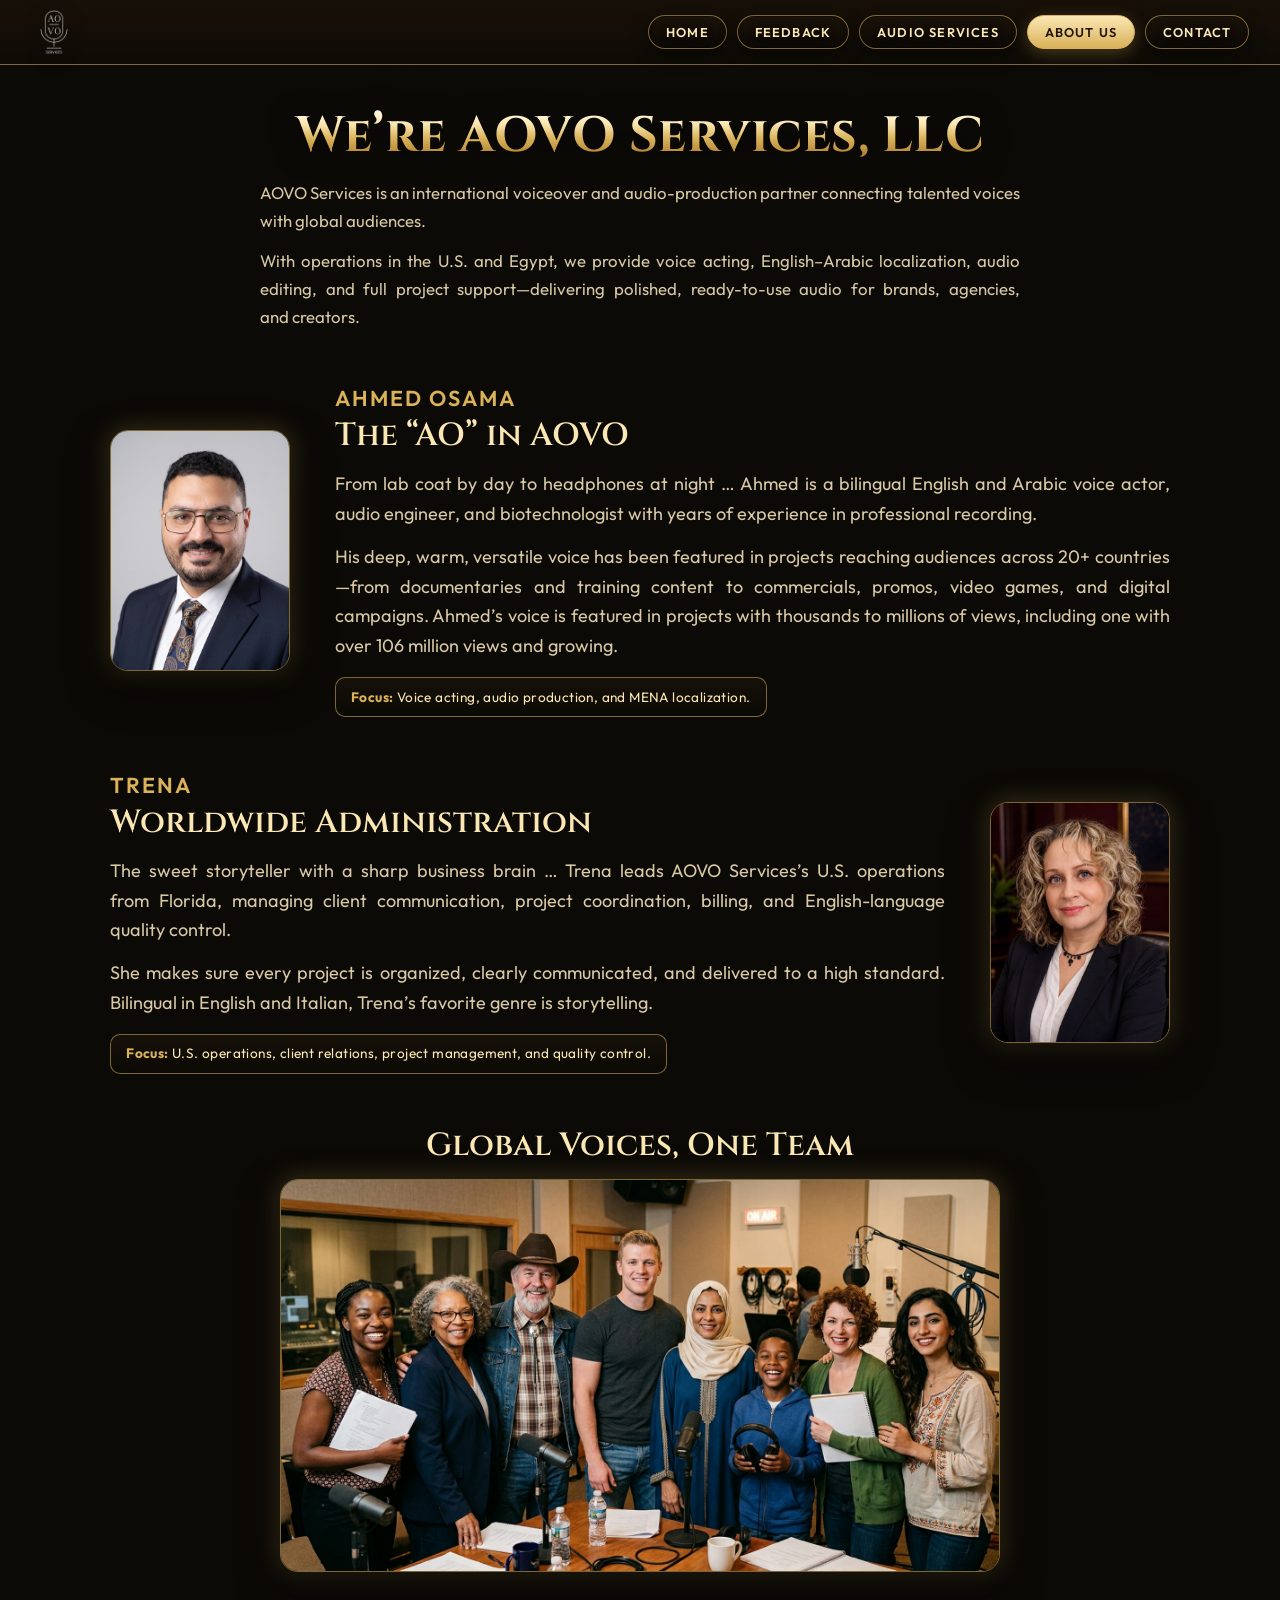
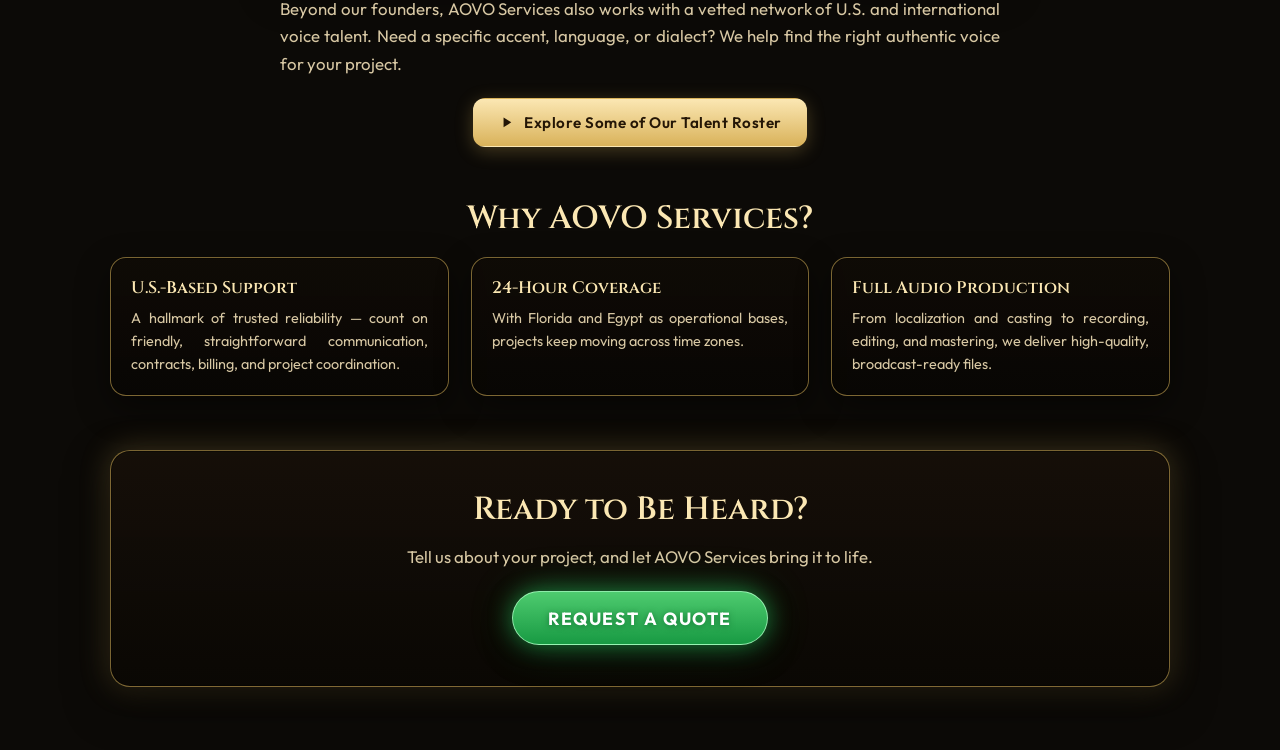
==== commit 81ab7e45: "Add contact order form" ====
--- a/about.html
+++ b/about.html
@@ -8,7 +8,7 @@
 <link rel="preconnect" href="https://fonts.gstatic.com" crossorigin>
 <link href="https://fonts.googleapis.com/css2?family=Cinzel:wght@500;600;700&family=Outfit:wght@300;400;500;600&display=swap" rel="stylesheet">
 <!-- The ?v= number is a cache-buster — keep it in sync across all pages. -->
-<link rel="stylesheet" href="assets/css/style.css?v=13">
+<link rel="stylesheet" href="assets/css/style.css?v=15">
 </head>
 <body>
 
@@ -29,9 +29,9 @@
   <nav class="site-nav" id="siteNav" aria-label="Site">
     <a href="index.html">Home</a>
     <a href="feedback.html">Feedback</a>
-    <a href="#">Audio Services</a>
+    <a href="audio-services.html">Audio Services</a>
     <a href="about.html" class="active">About Us</a>
-    <a href="#">Contact Us</a>
+    <a href="contact.html">Contact</a>
   </nav>
 </header>
 
@@ -137,13 +137,12 @@
 
   <!-- ============================================================
        6) READY TO BE HEARD — closing call to action.
-       Point the link at contact.html once the Contact page exists
-       (Phase 4); until then it goes to "#".
+       The link takes prospective clients to the Contact / Order page.
        ============================================================ -->
   <section class="closing">
     <h2 class="about-h2">Ready to Be Heard?</h2>
     <p>Tell us about your project, and let AOVO Services bring it to life.</p>
-    <a class="quote-cta-green" href="#">Request a Quote</a>
+    <a class="quote-cta-green" href="contact.html">Request a Quote</a>
   </section>
 
 </main>
--- a/assets/css/style.css
+++ b/assets/css/style.css
@@ -502,6 +502,135 @@
   .bio.flip .bio-photo{ order:0; }
   .bio-photo{ max-width:200px; margin:0 auto; }
   .why-grid{ grid-template-columns:1fr; }
+}
+
+/* ---------- AUDIO SERVICES PAGE ----------
+   Eight square-icon cards keep the technical services easy to scan without
+   relying on round bullet points. The icons are inline SVGs in the page, so
+   this section needs no icon library, extra image requests, or dependency. */
+.audio-main{ width:min(94%,1120px); margin:0 auto; padding:clamp(32px,6vh,76px) 0 clamp(48px,8vh,96px); }
+.audio-intro{ text-align:center; max-width:780px; margin:0 auto clamp(30px,5vh,58px); }
+.audio-kicker{
+  color:var(--gold); font-size:.72rem; font-weight:600; letter-spacing:2px;
+  text-transform:uppercase; margin-bottom:.7rem;
+}
+.audio-intro h1{
+  font-family:var(--serif); font-weight:700; line-height:1.08;
+  font-size:clamp(1.8rem,5vw,3.5rem); letter-spacing:.6px;
+  background:linear-gradient(180deg,#fff6da 4%,var(--gold-hi) 26%,var(--gold) 54%,var(--gold-deep) 92%);
+  -webkit-background-clip:text; background-clip:text; color:transparent;
+  filter:drop-shadow(0 4px 14px rgba(0,0,0,.55)); margin-bottom:.9rem;
+}
+.audio-tagline{ color:var(--gold-hi); font-family:var(--serif); font-size:clamp(1rem,2.1vw,1.3rem); line-height:1.45; margin-bottom:.8rem; }
+.audio-lede{ color:var(--txt-dim); line-height:1.65; font-size:clamp(.92rem,1.6vw,1.06rem); }
+.audio-services-grid{ display:grid; grid-template-columns:repeat(2,minmax(0,1fr)); gap:clamp(14px,2vw,24px); }
+.audio-service-card{
+  display:grid; grid-template-columns:auto 1fr; gap:1rem; align-items:start;
+  padding:clamp(18px,2.4vw,28px); border:1px solid var(--gold-line); border-radius:16px;
+  background:linear-gradient(145deg,rgba(28,20,10,.86),rgba(10,7,4,.94));
+  box-shadow:0 0 0 1px rgba(0,0,0,.38) inset, 0 12px 34px rgba(0,0,0,.4);
+  transition:transform .2s ease, border-color .2s ease, box-shadow .2s ease;
+}
+.audio-service-card:hover{ transform:translateY(-3px); border-color:var(--gold); box-shadow:0 0 0 1px rgba(0,0,0,.38) inset, 0 16px 38px rgba(0,0,0,.48), 0 0 20px var(--gold-glow); }
+.audio-icon{
+  width:48px; height:48px; flex:0 0 48px; border:1px solid var(--gold-line); border-radius:11px;
+  display:grid; place-items:center; color:var(--gold-hi);
+  background:linear-gradient(180deg,rgba(74,53,21,.45),rgba(22,15,7,.7));
+  box-shadow:0 0 14px rgba(216,178,90,.12) inset;
+}
+.audio-icon svg{ width:27px; height:27px; fill:none; stroke:currentColor; stroke-width:1.7; stroke-linecap:round; stroke-linejoin:round; }
+.audio-icon .audio-fill{ fill:currentColor; stroke:none; }
+.audio-service-card h2{ color:var(--gold-hi); font-family:var(--serif); font-weight:600; font-size:clamp(1rem,1.7vw,1.2rem); line-height:1.3; margin:.1rem 0 .45rem; }
+.audio-service-card p{ color:var(--txt-dim); font-size:.94rem; line-height:1.58; }
+.audio-demo-placeholder{
+  margin:clamp(30px,5vh,58px) auto 0; max-width:800px; padding:clamp(22px,4vw,38px);
+  text-align:center; border:1px dashed var(--gold-line); border-radius:16px;
+  background:rgba(17,12,7,.5);
+}
+.audio-demo-placeholder svg{ width:31px; height:31px; fill:var(--gold); margin-bottom:.7rem; filter:drop-shadow(0 0 8px var(--gold-glow)); }
+.audio-demo-placeholder h2{ font-family:var(--serif); color:var(--gold-hi); font-size:1.18rem; margin-bottom:.45rem; }
+.audio-demo-placeholder p{ color:var(--txt-dim); line-height:1.6; font-size:.92rem; }
+.audio-cta{
+  margin-top:clamp(32px,6vh,72px); text-align:center; padding:clamp(28px,5vw,52px) clamp(20px,5vw,64px);
+  border:1px solid var(--gold-line); border-radius:20px;
+  background:radial-gradient(500px 180px at 50% 0%,rgba(154,111,39,.28),transparent 70%),linear-gradient(180deg,rgba(31,22,11,.92),rgba(10,7,4,.96));
+  box-shadow:0 0 0 1px rgba(0,0,0,.42) inset, 0 18px 44px rgba(0,0,0,.5), 0 0 30px var(--gold-glow);
+}
+.audio-cta h2{ font-family:var(--serif); color:var(--gold-hi); font-size:clamp(1.35rem,3vw,2rem); margin-bottom:.7rem; }
+.audio-cta p{ max-width:710px; margin:0 auto 1.35rem; color:var(--txt-dim); line-height:1.65; font-size:clamp(.92rem,1.6vw,1.05rem); }
+.audio-cta .btn-cta{ text-decoration:none; }
+
+@media (max-width:720px){
+  .audio-services-grid{ grid-template-columns:1fr; }
+}
+
+/* ---------- CONTACT / ORDER PAGE ----------
+   The visual form uses the same gold-edged cards as the secondary pages.
+   Native inputs retain their browser validation for reliable, dependency-free
+   required-field and email checks; the page script adds the conditional
+   "Other" category field and holds submission until delivery is configured. */
+.contact-main{ width:min(94%,920px); margin:0 auto; padding:clamp(32px,6vh,76px) 0 clamp(48px,8vh,96px); }
+.contact-intro{ text-align:center; max-width:720px; margin:0 auto clamp(28px,4.5vh,52px); }
+.contact-intro h1{
+  font-family:var(--serif); font-weight:700; line-height:1.08;
+  font-size:clamp(1.8rem,5vw,3.35rem); letter-spacing:.6px;
+  background:linear-gradient(180deg,#fff6da 4%,var(--gold-hi) 26%,var(--gold) 54%,var(--gold-deep) 92%);
+  -webkit-background-clip:text; background-clip:text; color:transparent;
+  filter:drop-shadow(0 4px 14px rgba(0,0,0,.55)); margin-bottom:.85rem;
+}
+.contact-intro p{ color:var(--txt-dim); line-height:1.65; font-size:clamp(.92rem,1.6vw,1.05rem); }
+.contact-form{
+  padding:clamp(22px,4vw,44px); border:1px solid var(--gold-line); border-radius:20px;
+  background:linear-gradient(180deg,rgba(24,17,9,.88),rgba(10,7,4,.95));
+  box-shadow:0 0 0 1px rgba(0,0,0,.42) inset, 0 18px 46px rgba(0,0,0,.5), 0 0 26px rgba(216,178,90,.1);
+}
+.contact-form-header{ display:flex; align-items:flex-start; gap:.85rem; margin-bottom:1.7rem; }
+.contact-form-header svg{ width:30px; height:30px; flex:0 0 auto; fill:var(--gold); filter:drop-shadow(0 0 7px var(--gold-glow)); }
+.contact-form-header h2{ font-family:var(--serif); color:var(--gold-hi); font-size:clamp(1.2rem,2.2vw,1.5rem); margin:.1rem 0 .3rem; }
+.contact-form-header p{ color:var(--txt-dim); line-height:1.5; font-size:.9rem; }
+.contact-field-grid{ display:grid; grid-template-columns:repeat(2,minmax(0,1fr)); gap:1rem 1.15rem; }
+.contact-field{ display:flex; flex-direction:column; gap:.45rem; }
+.contact-field.full{ grid-column:1 / -1; }
+.contact-field label, .contact-field legend{ color:var(--gold-hi); font-size:.82rem; font-weight:600; letter-spacing:.45px; }
+.contact-field .optional{ color:var(--txt-dim); font-weight:400; }
+.contact-field input, .contact-field select, .contact-field textarea{
+  width:100%; min-height:46px; border:1px solid rgba(216,178,90,.42); border-radius:9px;
+  padding:.75rem .85rem; color:var(--txt); background:rgba(7,5,3,.62);
+  font:400 .96rem var(--sans); line-height:1.4; box-shadow:0 0 0 1px rgba(0,0,0,.32) inset;
+  transition:border-color .2s ease, box-shadow .2s ease, background .2s ease;
+}
+.contact-field textarea{ min-height:142px; resize:vertical; }
+.contact-field select{ appearance:auto; }
+.contact-field input::placeholder, .contact-field textarea::placeholder{ color:#a89878; opacity:1; }
+.contact-field input:focus, .contact-field select:focus, .contact-field textarea:focus{
+  outline:none; border-color:var(--gold-hi); background:rgba(20,14,7,.75);
+  box-shadow:0 0 0 3px rgba(216,178,90,.16), 0 0 0 1px rgba(0,0,0,.32) inset;
+}
+.contact-field input:focus:invalid, .contact-field select:focus:invalid{ border-color:#df9a78; }
+.contact-deadline{ border:0; padding:0; margin:1.45rem 0 0; min-width:0; }
+.contact-deadline + .contact-field{ margin-top:1.45rem; }
+.contact-deadline legend{ margin-bottom:.65rem; }
+.deadline-options{ display:grid; grid-template-columns:repeat(3,1fr); gap:.7rem; }
+.deadline-option{ position:relative; }
+.deadline-option input{ position:absolute; opacity:0; pointer-events:none; }
+.deadline-option label{
+  min-height:54px; display:flex; align-items:center; justify-content:center; padding:.6rem .75rem; text-align:center;
+  border:1px solid rgba(216,178,90,.42); border-radius:10px; color:var(--txt-dim); cursor:pointer;
+  background:rgba(7,5,3,.55); font-size:.84rem; line-height:1.25; transition:.2s;
+}
+.deadline-option input:checked + label{ border-color:var(--gold); color:#241606; background:linear-gradient(180deg,var(--gold-hi),var(--gold)); box-shadow:0 0 16px var(--gold-glow); }
+.deadline-option input:focus-visible + label{ outline:2px solid var(--gold-hi); outline-offset:2px; }
+.contact-submit-row{ display:flex; flex-wrap:wrap; justify-content:space-between; align-items:center; gap:1rem; margin-top:1.5rem; }
+.contact-submit-row .btn-cta{ text-decoration:none; }
+.contact-submit-row .btn-cta svg{ fill:currentColor; }
+.contact-required-note{ color:var(--txt-dim); font-size:.8rem; }
+.form-status{ flex:1 1 100%; min-height:1.4em; color:var(--gold-hi); font-size:.9rem; line-height:1.5; }
+.form-status.config-notice{ padding:.8rem .95rem; border:1px solid var(--gold-line); border-radius:9px; background:rgba(83,60,20,.25); }
+
+@media (max-width:640px){
+  .contact-field-grid, .deadline-options{ grid-template-columns:1fr; }
+  .contact-submit-row{ align-items:stretch; }
+  .contact-submit-row .btn-cta{ justify-content:center; }
 }
 
 /* ---------- FEEDBACK PAGE — testimonial slider ----------
